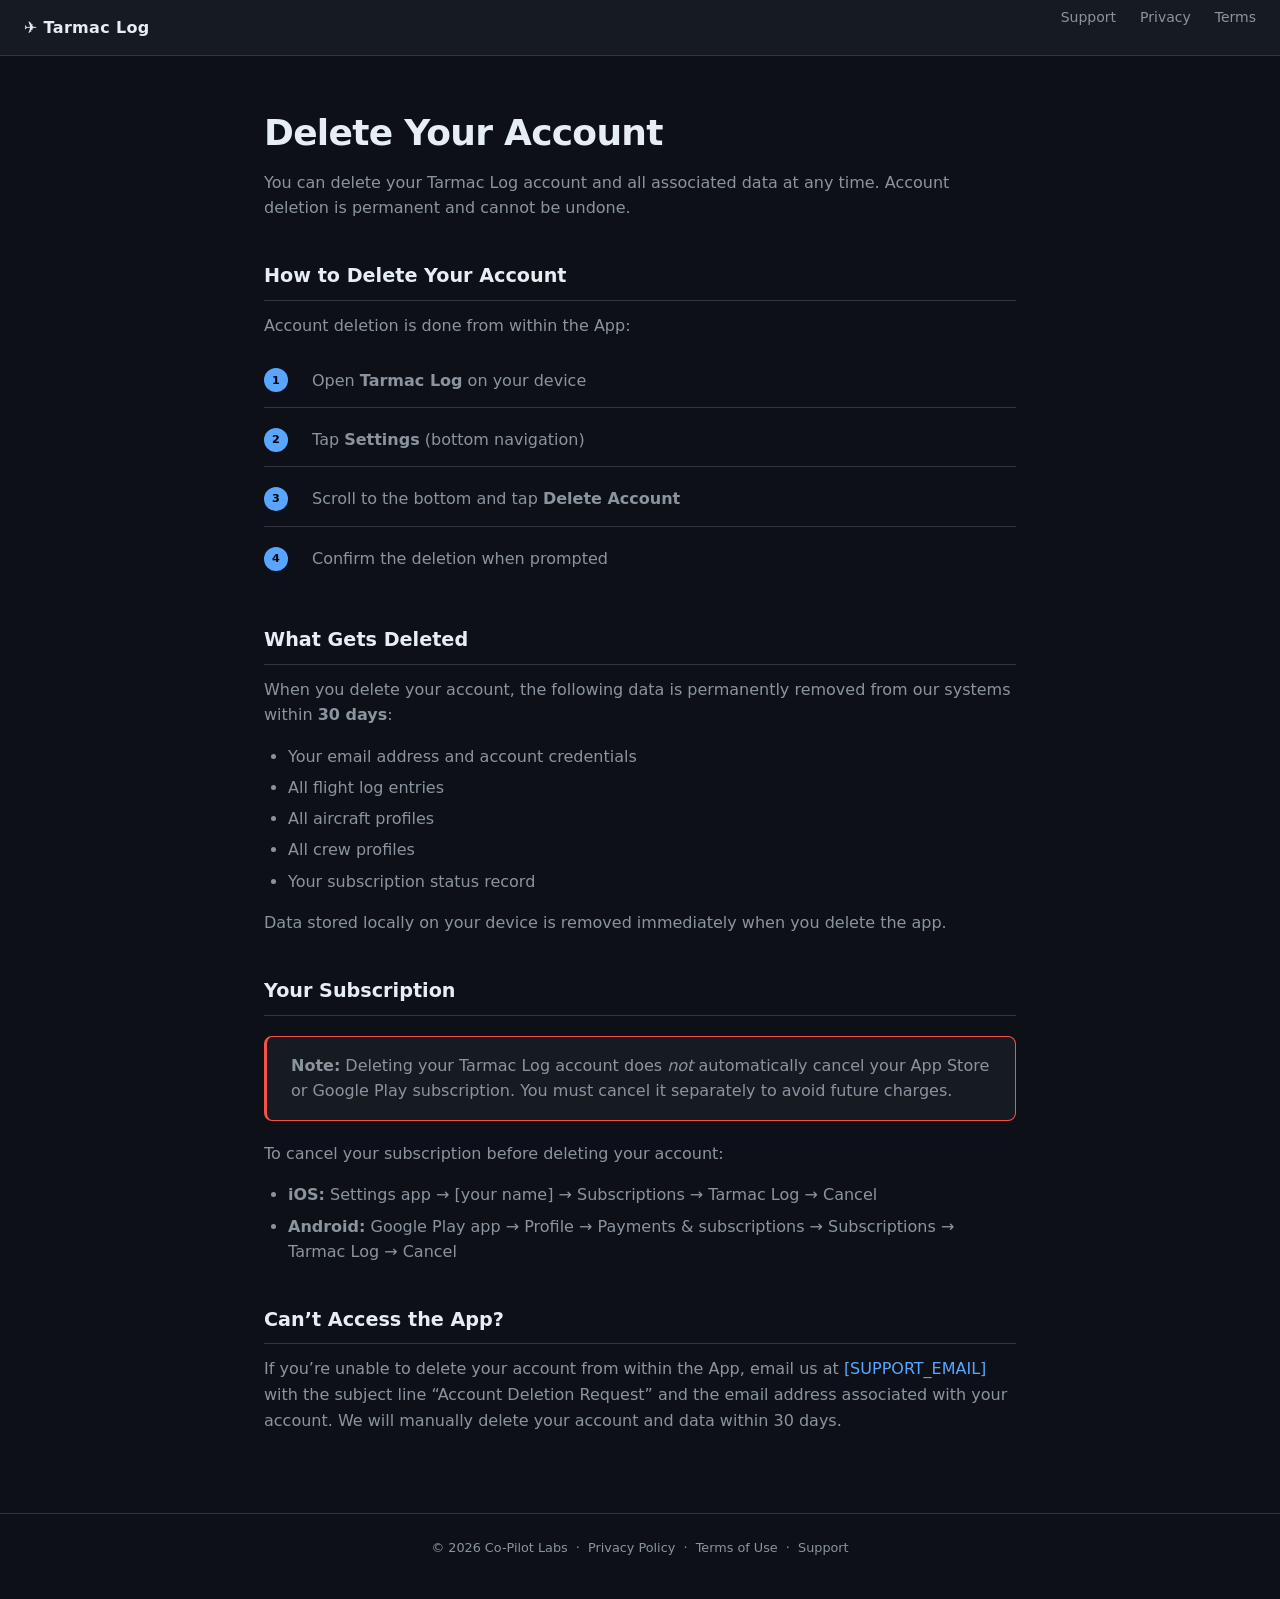
==== delete-account/index.html @ 5382176b "feat: add all Tarmac Log pages — landing, support, privacy policy, terms, account deletion" ====
<!DOCTYPE html>
<html lang="en">
<head>
  <meta charset="UTF-8">
  <meta name="viewport" content="width=device-width, initial-scale=1.0">
  <title>Delete Account — Tarmac Log</title>
  <link rel="stylesheet" href="../style.css">
</head>
<body>
  <nav>
    <a href="/" class="nav-brand">✈ Tarmac Log</a>
    <ul class="nav-links">
      <li><a href="/support">Support</a></li>
      <li><a href="/privacy-policy">Privacy</a></li>
      <li><a href="/terms">Terms</a></li>
    </ul>
  </nav>

  <div class="container">
    <h1>Delete Your Account</h1>
    <p>You can delete your Tarmac Log account and all associated data at any time. Account deletion is permanent and cannot be undone.</p>

    <h2>How to Delete Your Account</h2>
    <p>Account deletion is done from within the App:</p>
    <ol class="steps">
      <li>Open <strong>Tarmac Log</strong> on your device</li>
      <li>Tap <strong>Settings</strong> (bottom navigation)</li>
      <li>Scroll to the bottom and tap <strong>Delete Account</strong></li>
      <li>Confirm the deletion when prompted</li>
    </ol>

    <h2>What Gets Deleted</h2>
    <p>When you delete your account, the following data is permanently removed from our systems within <strong>30 days</strong>:</p>
    <ul>
      <li>Your email address and account credentials</li>
      <li>All flight log entries</li>
      <li>All aircraft profiles</li>
      <li>All crew profiles</li>
      <li>Your subscription status record</li>
    </ul>
    <p>Data stored locally on your device is removed immediately when you delete the app.</p>

    <h2>Your Subscription</h2>
    <div class="warning-box">
      <p><strong>Note:</strong> Deleting your Tarmac Log account does <em>not</em> automatically cancel your App Store or Google Play subscription. You must cancel it separately to avoid future charges.</p>
    </div>
    <p>To cancel your subscription before deleting your account:</p>
    <ul>
      <li><strong>iOS:</strong> Settings app → [your name] → Subscriptions → Tarmac Log → Cancel</li>
      <li><strong>Android:</strong> Google Play app → Profile → Payments &amp; subscriptions → Subscriptions → Tarmac Log → Cancel</li>
    </ul>

    <h2>Can’t Access the App?</h2>
    <p>If you’re unable to delete your account from within the App, email us at <a href="mailto:[SUPPORT_EMAIL]">[SUPPORT_EMAIL]</a> with the subject line “Account Deletion Request” and the email address associated with your account. We will manually delete your account and data within 30 days.</p>
  </div>

  <footer>
    <p>© 2026 Co-Pilot Labs &nbsp;·&nbsp;
      <a href="/privacy-policy">Privacy Policy</a> &nbsp;·&nbsp;
      <a href="/terms">Terms of Use</a> &nbsp;·&nbsp;
      <a href="/support">Support</a>
    </p>
  </footer>
</body>
</html>
---- style.css ----
:root {
  --bg: #0d1117;
  --surface: #161b22;
  --border: #30363d;
  --text: #e6edf3;
  --text-muted: #8b949e;
  --accent: #58a6ff;
  --accent-hover: #79c0ff;
}

* { box-sizing: border-box; margin: 0; padding: 0; }

body {
  background: var(--bg);
  color: var(--text);
  font-family: -apple-system, BlinkMacSystemFont, 'Segoe UI', system-ui, sans-serif;
  line-height: 1.6;
  min-height: 100vh;
}

a { color: var(--accent); text-decoration: none; }
a:hover { color: var(--accent-hover); text-decoration: underline; }

nav {
  background: var(--surface);
  border-bottom: 1px solid var(--border);
  padding: 0 1.5rem;
  display: flex;
  align-items: center;
  justify-content: space-between;
  height: 56px;
}

.nav-brand {
  font-weight: 600;
  font-size: 1rem;
  color: var(--text);
  text-decoration: none;
  display: flex;
  align-items: center;
  gap: 0.5rem;
  letter-spacing: 0.02em;
}

.nav-links {
  display: flex;
  gap: 1.5rem;
  list-style: none;
}

.nav-links a { color: var(--text-muted); font-size: 0.875rem; }
.nav-links a:hover { color: var(--text); text-decoration: none; }

.container {
  max-width: 800px;
  margin: 0 auto;
  padding: 3rem 1.5rem 4rem;
}

h1 { font-size: 2.25rem; font-weight: 700; margin-bottom: 0.5rem; letter-spacing: -0.02em; }

h2 {
  font-size: 1.2rem;
  font-weight: 600;
  margin: 2.5rem 0 0.75rem;
  color: var(--text);
  padding-bottom: 0.5rem;
  border-bottom: 1px solid var(--border);
}

h3 { font-size: 0.95rem; font-weight: 600; margin: 1.25rem 0 0.4rem; color: var(--text); }

p { color: var(--text-muted); margin-bottom: 1rem; }
ul, ol { color: var(--text-muted); padding-left: 1.5rem; margin-bottom: 1rem; }
li { margin-bottom: 0.35rem; }

.tagline { color: var(--text-muted); font-size: 1.15rem; margin-bottom: 2.5rem; max-width: 520px; }

.features {
  display: grid;
  grid-template-columns: repeat(auto-fit, minmax(200px, 1fr));
  gap: 1rem;
  margin: 2rem 0;
}

.feature {
  background: var(--surface);
  border: 1px solid var(--border);
  border-radius: 8px;
  padding: 1.25rem;
}

.feature-icon { font-size: 1.4rem; margin-bottom: 0.5rem; }
.feature h3 { margin: 0 0 0.4rem; font-size: 0.9rem; border: none; padding: 0; }
.feature p { font-size: 0.85rem; margin: 0; }

.badge-placeholder {
  display: inline-block;
  background: var(--surface);
  border: 1px solid var(--border);
  border-radius: 10px;
  padding: 0.75rem 1.5rem;
  color: var(--text-muted);
  font-size: 0.875rem;
  margin-top: 0.5rem;
}

.divider { border: none; border-top: 1px solid var(--border); margin: 2.5rem 0; }

.contact-box {
  background: var(--surface);
  border: 1px solid var(--border);
  border-left: 3px solid var(--accent);
  border-radius: 8px;
  padding: 1.25rem 1.5rem;
  margin: 1.25rem 0;
}
.contact-box p { margin: 0; }

.steps { counter-reset: steps; list-style: none; padding: 0; margin: 1rem 0; }
.steps li {
  counter-increment: steps;
  padding: 0.85rem 0 0.85rem 3rem;
  position: relative;
  border-bottom: 1px solid var(--border);
  color: var(--text-muted);
}
.steps li:last-child { border-bottom: none; }
.steps li::before {
  content: counter(steps);
  position: absolute;
  left: 0;
  top: 0.9rem;
  background: var(--accent);
  color: #000;
  font-weight: 700;
  font-size: 0.7rem;
  width: 1.5rem;
  height: 1.5rem;
  border-radius: 50%;
  display: flex;
  align-items: center;
  justify-content: center;
}

.warning-box {
  background: var(--surface);
  border: 1px solid #f85149;
  border-left: 3px solid #f85149;
  border-radius: 8px;
  padding: 1rem 1.5rem;
  margin: 1.25rem 0;
}
.warning-box p { margin: 0; color: var(--text-muted); }

footer {
  border-top: 1px solid var(--border);
  padding: 1.5rem;
  text-align: center;
  color: var(--text-muted);
  font-size: 0.8rem;
}
footer a { color: var(--text-muted); }
footer a:hover { color: var(--text); }

.effective-date {
  color: var(--text-muted);
  font-size: 0.875rem;
  margin-bottom: 2rem;
  padding-bottom: 1rem;
  border-bottom: 1px solid var(--border);
}

@media (max-width: 600px) {
  .nav-links { gap: 1rem; }
  h1 { font-size: 1.75rem; }
  .features { grid-template-columns: 1fr 1fr; }
  .container { padding: 2rem 1rem 3rem; }
}
@media (max-width: 400px) {
  .features { grid-template-columns: 1fr; }
}
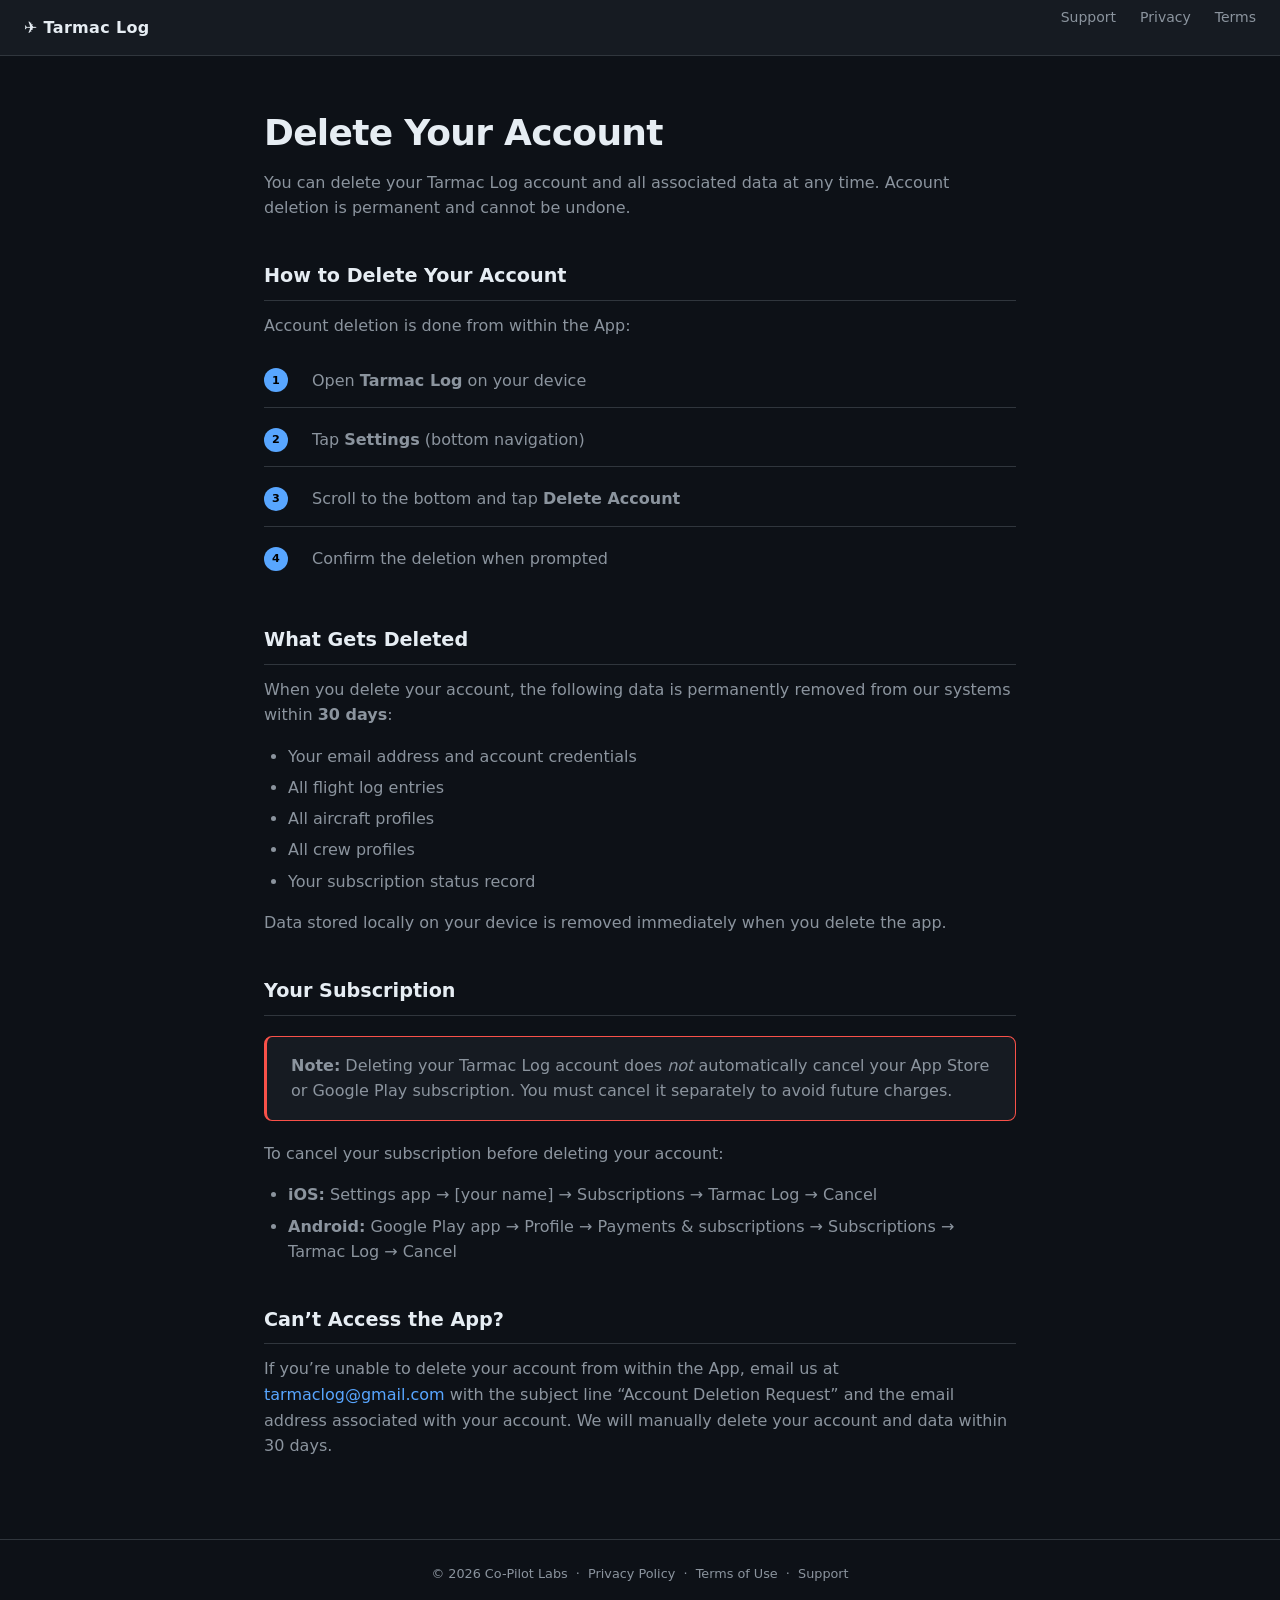
==== commit 007ac773: "fix: replace [SUPPORT_EMAIL] placeholder with tarmaclog@gmail.com" ====
--- a/delete-account/index.html
+++ b/delete-account/index.html
@@ -51,7 +51,7 @@
     </ul>
 
     <h2>Can’t Access the App?</h2>
-    <p>If you’re unable to delete your account from within the App, email us at <a href="mailto:[SUPPORT_EMAIL]">[SUPPORT_EMAIL]</a> with the subject line “Account Deletion Request” and the email address associated with your account. We will manually delete your account and data within 30 days.</p>
+    <p>If you’re unable to delete your account from within the App, email us at <a href="mailto:tarmaclog@gmail.com">tarmaclog@gmail.com</a> with the subject line “Account Deletion Request” and the email address associated with your account. We will manually delete your account and data within 30 days.</p>
   </div>
 
   <footer>
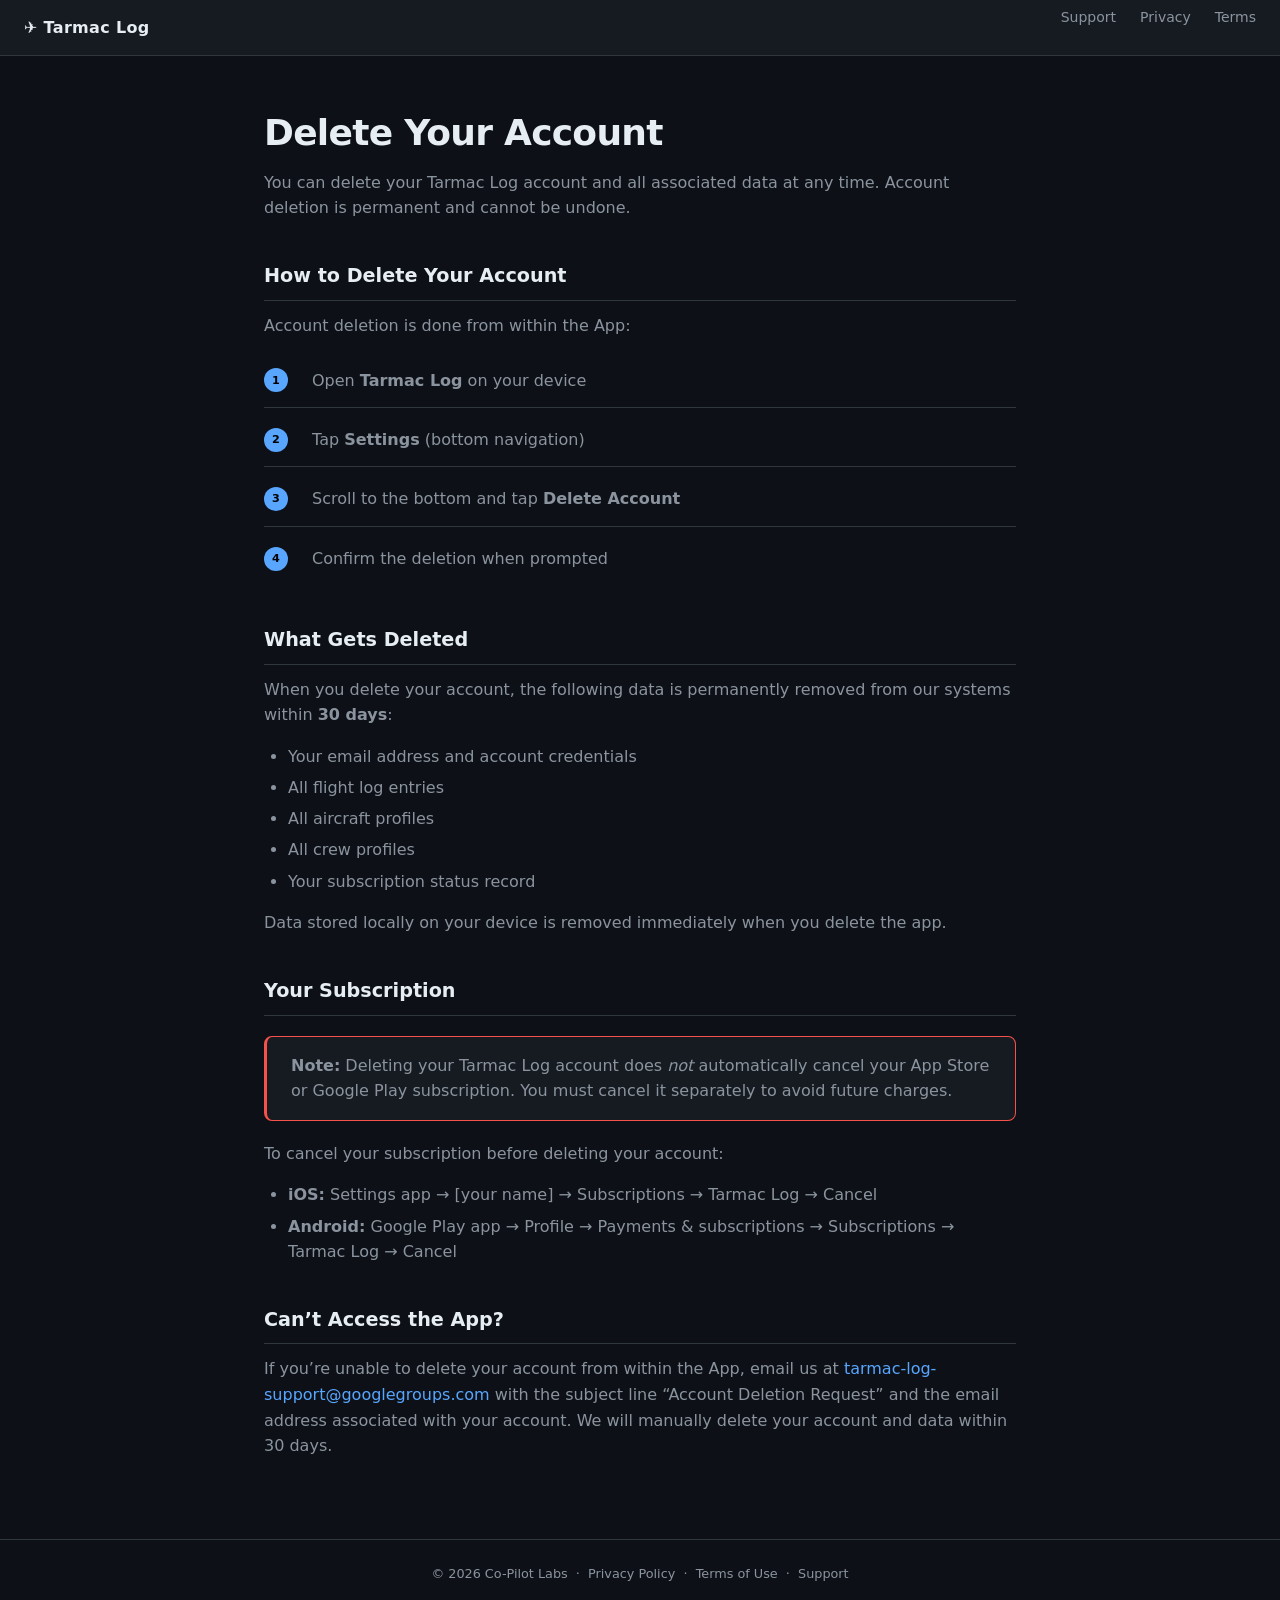
==== commit b75e8dff: "fix: update support email to tarmac-log-support@googlegroups.com" ====
--- a/delete-account/index.html
+++ b/delete-account/index.html
@@ -51,7 +51,7 @@
     </ul>
 
     <h2>Can’t Access the App?</h2>
-    <p>If you’re unable to delete your account from within the App, email us at <a href="mailto:tarmaclog@gmail.com">tarmaclog@gmail.com</a> with the subject line “Account Deletion Request” and the email address associated with your account. We will manually delete your account and data within 30 days.</p>
+    <p>If you’re unable to delete your account from within the App, email us at <a href="mailto:tarmac-log-support@googlegroups.com">tarmac-log-support@googlegroups.com</a> with the subject line “Account Deletion Request” and the email address associated with your account. We will manually delete your account and data within 30 days.</p>
   </div>
 
   <footer>
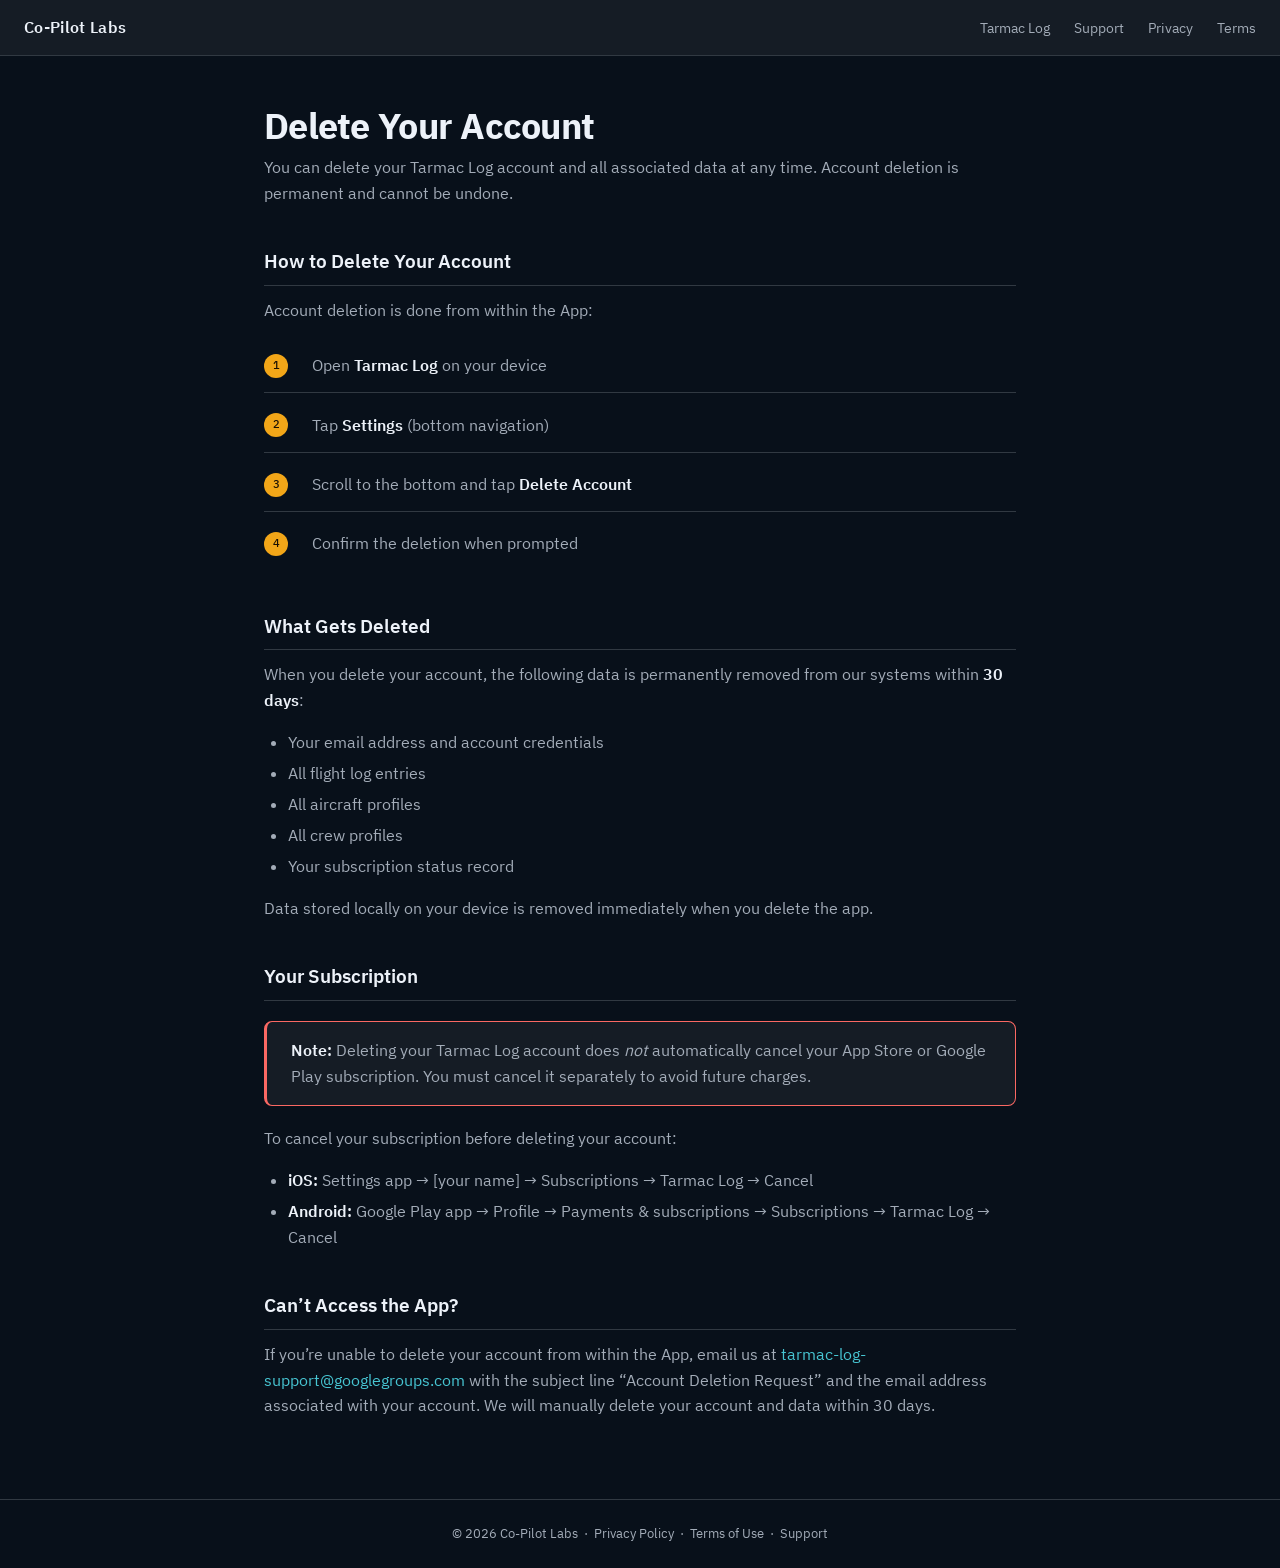
==== commit 0d09138f: "feat(tarmaclog): marketing site at /tarmaclog and studio home page Adds an SEO- and AI-friendly Tarm" ====
--- a/delete-account/index.html
+++ b/delete-account/index.html
@@ -4,17 +4,35 @@
   <meta charset="UTF-8">
   <meta name="viewport" content="width=device-width, initial-scale=1.0">
   <title>Delete Account — Tarmac Log</title>
+  <meta name="description" content="How to delete your Tarmac Log account. Step-by-step instructions to permanently remove your account and all flight data.">
+  <link rel="icon" href="/favicon.svg" type="image/svg+xml">
+  <link rel="canonical" href="https://copilotlabs.dev/delete-account/">
+  <link rel="apple-touch-icon" href="/assets/img/apple-touch-icon.png">
+  <meta name="theme-color" content="#08101A">
+  <meta property="og:type" content="website">
+  <meta property="og:site_name" content="Co-Pilot Labs">
+  <meta property="og:title" content="Delete Account — Tarmac Log">
+  <meta property="og:description" content="How to delete your Tarmac Log account. Step-by-step instructions to permanently remove your account and all flight data.">
+  <meta property="og:url" content="https://copilotlabs.dev/delete-account/">
+  <meta property="og:image" content="https://copilotlabs.dev/assets/img/og-image.png">
+  <meta name="twitter:card" content="summary_large_image">
+  <meta name="twitter:title" content="Delete Account — Tarmac Log">
+  <meta name="twitter:description" content="How to delete your Tarmac Log account. Step-by-step instructions to permanently remove your account and all flight data.">
+  <meta name="twitter:image" content="https://copilotlabs.dev/assets/img/og-image.png">
   <link rel="stylesheet" href="../style.css">
 </head>
 <body>
-  <nav>
-    <a href="/" class="nav-brand">✈ Tarmac Log</a>
-    <ul class="nav-links">
-      <li><a href="/support">Support</a></li>
-      <li><a href="/privacy-policy">Privacy</a></li>
-      <li><a href="/terms">Terms</a></li>
-    </ul>
-  </nav>
+  <header>
+    <nav aria-label="Main">
+      <a href="/" class="nav-brand">Co-Pilot Labs</a>
+      <ul class="nav-links">
+        <li><a href="/tarmaclog/">Tarmac Log</a></li>
+        <li><a href="/support/">Support</a></li>
+        <li><a href="/privacy-policy/">Privacy</a></li>
+        <li><a href="/terms/">Terms</a></li>
+      </ul>
+    </nav>
+  </header>
 
   <div class="container">
     <h1>Delete Your Account</h1>
@@ -56,9 +74,9 @@
 
   <footer>
     <p>© 2026 Co-Pilot Labs &nbsp;·&nbsp;
-      <a href="/privacy-policy">Privacy Policy</a> &nbsp;·&nbsp;
-      <a href="/terms">Terms of Use</a> &nbsp;·&nbsp;
-      <a href="/support">Support</a>
+      <a href="/privacy-policy/">Privacy Policy</a> &nbsp;·&nbsp;
+      <a href="/terms/">Terms of Use</a> &nbsp;·&nbsp;
+      <a href="/support/">Support</a>
     </p>
   </footer>
 </body>
--- a/style.css
+++ b/style.css
@@ -1,26 +1,92 @@
+/* Tarmac Log brand tokens (dark theme) — source: AppColors in the app.
+   Never hardcode colours below :root; always use these variables. */
 :root {
-  --bg: #0d1117;
-  --surface: #161b22;
-  --border: #30363d;
-  --text: #e6edf3;
-  --text-muted: #8b949e;
-  --accent: #58a6ff;
-  --accent-hover: #79c0ff;
+  --bg: #08101A;
+  --surface: #151C25;
+  --surface-2: #252C35;
+  --border: #313942;
+  --text: #EDF2F9;
+  --text-muted: #A3ACB8;
+  --text-faint: #676F7A;
+  --accent: #F2A618;
+  --accent-ink: #190F03;
+  --accent-hover: #F5B840;
+  --link: #47C5D2;
+  --danger: #FA6863;
+
+  --font-sans: 'IBM Plex Sans', -apple-system, BlinkMacSystemFont, 'Segoe UI', system-ui, sans-serif;
+  --font-mono: 'IBM Plex Mono', ui-monospace, SFMono-Regular, Menlo, monospace;
+  --radius: 12px;
+
+  color-scheme: dark;
+}
+
+/* ---------- Fonts (self-hosted, SIL OFL — see assets/fonts/OFL.txt) ---------- */
+@font-face {
+  font-family: 'IBM Plex Sans';
+  font-style: normal;
+  font-weight: 400;
+  font-display: swap;
+  src: url('/assets/fonts/IBMPlexSans-Regular.woff2') format('woff2');
+}
+@font-face {
+  font-family: 'IBM Plex Sans';
+  font-style: normal;
+  font-weight: 600;
+  font-display: swap;
+  src: url('/assets/fonts/IBMPlexSans-SemiBold.woff2') format('woff2');
+}
+@font-face {
+  font-family: 'IBM Plex Sans';
+  font-style: normal;
+  font-weight: 700;
+  font-display: swap;
+  src: url('/assets/fonts/IBMPlexSans-Bold.woff2') format('woff2');
+}
+@font-face {
+  font-family: 'IBM Plex Mono';
+  font-style: normal;
+  font-weight: 500;
+  font-display: swap;
+  src: url('/assets/fonts/IBMPlexMono-Medium.woff2') format('woff2');
 }
 
 * { box-sizing: border-box; margin: 0; padding: 0; }
+
+html { -webkit-text-size-adjust: 100%; }
 
 body {
   background: var(--bg);
   color: var(--text);
-  font-family: -apple-system, BlinkMacSystemFont, 'Segoe UI', system-ui, sans-serif;
+  font-family: var(--font-sans);
   line-height: 1.6;
   min-height: 100vh;
-}
-
-a { color: var(--accent); text-decoration: none; }
-a:hover { color: var(--accent-hover); text-decoration: underline; }
-
+  overflow-wrap: break-word;
+}
+
+img { max-width: 100%; height: auto; }
+
+a { color: var(--link); text-decoration: none; }
+a:hover { color: var(--text); text-decoration: underline; }
+a:focus-visible, summary:focus-visible {
+  outline: 2px solid var(--accent);
+  outline-offset: 3px;
+  border-radius: 4px;
+}
+
+.skip-link {
+  position: absolute;
+  left: -999px;
+  top: 0.5rem;
+  background: var(--accent);
+  color: var(--accent-ink);
+  padding: 0.5rem 1rem;
+  border-radius: 6px;
+  z-index: 10;
+}
+.skip-link:focus { left: 0.5rem; }
+
+/* ---------- Nav ---------- */
 nav {
   background: var(--surface);
   border-bottom: 1px solid var(--border);
@@ -28,7 +94,9 @@
   display: flex;
   align-items: center;
   justify-content: space-between;
-  height: 56px;
+  gap: 1rem;
+  min-height: 56px;
+  flex-wrap: wrap;
 }
 
 .nav-brand {
@@ -40,24 +108,32 @@
   align-items: center;
   gap: 0.5rem;
   letter-spacing: 0.02em;
-}
+  white-space: nowrap;
+}
+.nav-brand:hover { color: var(--text); text-decoration: none; }
+.nav-brand img { width: 28px; height: 28px; border-radius: 7px; }
 
 .nav-links {
   display: flex;
-  gap: 1.5rem;
+  flex-wrap: wrap;
+  gap: 0.25rem 1.5rem;
   list-style: none;
-}
-
+  padding: 0;
+  margin: 0;
+}
+.nav-links li { margin: 0; }
 .nav-links a { color: var(--text-muted); font-size: 0.875rem; }
 .nav-links a:hover { color: var(--text); text-decoration: none; }
-
+.nav-links a[aria-current="page"] { color: var(--accent); }
+
+/* ---------- Base content (legal / support pages) ---------- */
 .container {
   max-width: 800px;
   margin: 0 auto;
   padding: 3rem 1.5rem 4rem;
 }
 
-h1 { font-size: 2.25rem; font-weight: 700; margin-bottom: 0.5rem; letter-spacing: -0.02em; }
+h1 { font-size: 2.25rem; font-weight: 700; line-height: 1.2; margin-bottom: 0.5rem; letter-spacing: -0.02em; }
 
 h2 {
   font-size: 1.2rem;
@@ -73,6 +149,7 @@
 p { color: var(--text-muted); margin-bottom: 1rem; }
 ul, ol { color: var(--text-muted); padding-left: 1.5rem; margin-bottom: 1rem; }
 li { margin-bottom: 0.35rem; }
+strong { color: var(--text); font-weight: 600; }
 
 .tagline { color: var(--text-muted); font-size: 1.15rem; margin-bottom: 2.5rem; max-width: 520px; }
 
@@ -86,24 +163,13 @@
 .feature {
   background: var(--surface);
   border: 1px solid var(--border);
-  border-radius: 8px;
+  border-radius: var(--radius);
   padding: 1.25rem;
 }
 
 .feature-icon { font-size: 1.4rem; margin-bottom: 0.5rem; }
-.feature h3 { margin: 0 0 0.4rem; font-size: 0.9rem; border: none; padding: 0; }
-.feature p { font-size: 0.85rem; margin: 0; }
-
-.badge-placeholder {
-  display: inline-block;
-  background: var(--surface);
-  border: 1px solid var(--border);
-  border-radius: 10px;
-  padding: 0.75rem 1.5rem;
-  color: var(--text-muted);
-  font-size: 0.875rem;
-  margin-top: 0.5rem;
-}
+.feature h3 { margin: 0 0 0.4rem; font-size: 1rem; border: none; padding: 0; }
+.feature p { font-size: 0.9rem; margin: 0; }
 
 .divider { border: none; border-top: 1px solid var(--border); margin: 2.5rem 0; }
 
@@ -132,8 +198,9 @@
   left: 0;
   top: 0.9rem;
   background: var(--accent);
-  color: #000;
-  font-weight: 700;
+  color: var(--accent-ink);
+  font-family: var(--font-mono);
+  font-weight: 500;
   font-size: 0.7rem;
   width: 1.5rem;
   height: 1.5rem;
@@ -145,14 +212,23 @@
 
 .warning-box {
   background: var(--surface);
-  border: 1px solid #f85149;
-  border-left: 3px solid #f85149;
+  border: 1px solid var(--danger);
+  border-left: 3px solid var(--danger);
   border-radius: 8px;
   padding: 1rem 1.5rem;
   margin: 1.25rem 0;
 }
 .warning-box p { margin: 0; color: var(--text-muted); }
 
+.effective-date {
+  color: var(--text-muted);
+  font-size: 0.875rem;
+  margin-bottom: 2rem;
+  padding-bottom: 1rem;
+  border-bottom: 1px solid var(--border);
+}
+
+/* ---------- Footer ---------- */
 footer {
   border-top: 1px solid var(--border);
   padding: 1.5rem;
@@ -160,23 +236,254 @@
   color: var(--text-muted);
   font-size: 0.8rem;
 }
+footer p { margin-bottom: 0.5rem; }
+footer p:last-child { margin-bottom: 0; }
 footer a { color: var(--text-muted); }
 footer a:hover { color: var(--text); }
-
-.effective-date {
+.footer-legal { color: var(--text-muted); font-size: 0.75rem; }
+
+/* ---------- Marketing layout ---------- */
+.page { max-width: 1120px; margin: 0 auto; padding: 0 1.5rem; }
+
+.section { padding: 4rem 0; border-top: 1px solid var(--border); }
+.section h2 {
+  font-size: 1.75rem;
+  font-weight: 700;
+  letter-spacing: -0.01em;
+  line-height: 1.25;
+  margin: 0 0 0.75rem;
+  padding: 0;
+  border: none;
+}
+.section-lead { max-width: 640px; font-size: 1.05rem; margin-bottom: 2rem; }
+
+.eyebrow {
+  font-family: var(--font-mono);
+  font-weight: 500;
+  font-size: 0.8rem;
+  letter-spacing: 0.08em;
+  text-transform: uppercase;
+  color: var(--accent);
+  margin-bottom: 0.75rem;
+}
+
+.mono { font-family: var(--font-mono); font-weight: 500; color: var(--accent); }
+
+/* Hero */
+.hero {
+  display: grid;
+  grid-template-columns: 1fr;
+  gap: 2.5rem;
+  align-items: center;
+  padding: 3.5rem 0 4rem;
+}
+.hero h1 { font-size: 2.5rem; margin-bottom: 1rem; }
+.hero h1 .accent { color: var(--accent); }
+.hero-lead { font-size: 1.15rem; max-width: 560px; margin-bottom: 1.75rem; }
+.hero-note { font-size: 0.9rem; color: var(--text-muted); margin: 1rem 0 0; }
+.hero-shot { justify-self: center; width: 100%; max-width: 300px; }
+.hero-shot img {
+  display: block;
+  width: 100%;
+  border-radius: 20px;
+  border: 1px solid var(--border);
+}
+
+/* Store badges */
+.badges {
+  display: flex;
+  flex-wrap: wrap;
+  align-items: center;
+  gap: 0.75rem 1rem;
+}
+.badge-link { display: inline-flex; line-height: 0; border-radius: 8px; flex: none; }
+.badge-link:hover { text-decoration: none; opacity: 0.9; }
+.badge-apple { height: 48px; width: auto; }
+/* The Google Play PNG has transparent padding built in; sized taller so the
+   visible badge matches the Apple badge height. Negative margin trims the gap. */
+.badge-google { height: 70px; width: auto; max-width: none; margin: -11px -11px; }
+
+/* Feature cards */
+.card-grid {
+  display: grid;
+  grid-template-columns: repeat(auto-fit, minmax(240px, 1fr));
+  gap: 1rem;
+}
+.card {
+  background: var(--surface);
+  border: 1px solid var(--border);
+  border-radius: var(--radius);
+  padding: 1.5rem;
+}
+.card h3 { font-size: 1.05rem; margin: 0 0 0.5rem; }
+.card p { margin: 0; font-size: 0.95rem; }
+.card-mark {
+  display: block;
+  width: 2rem;
+  height: 3px;
+  background: var(--accent);
+  border-radius: 2px;
+  margin-bottom: 1rem;
+}
+
+/* Screenshot strip: scroll-snap row on mobile, grid on desktop */
+.shots {
+  display: flex;
+  gap: 1rem;
+  overflow-x: auto;
+  scroll-snap-type: x mandatory;
+  padding: 0 0 1rem;
+  margin: 0;
+  list-style: none;
+  -webkit-overflow-scrolling: touch;
+}
+.shots > li { flex: 0 0 72%; max-width: 260px; scroll-snap-align: start; margin: 0; }
+.shots figure { margin: 0; }
+.shots img {
+  display: block;
+  width: 100%;
+  border-radius: 16px;
+  border: 1px solid var(--border);
+  background: var(--surface);
+}
+.shots figcaption {
+  font-size: 0.875rem;
   color: var(--text-muted);
-  font-size: 0.875rem;
-  margin-bottom: 2rem;
-  padding-bottom: 1rem;
-  border-bottom: 1px solid var(--border);
+  margin-top: 0.6rem;
+  line-height: 1.45;
+}
+.shots figcaption strong { display: block; color: var(--text); }
+
+/* Plans */
+.plans {
+  display: grid;
+  grid-template-columns: repeat(auto-fit, minmax(260px, 1fr));
+  gap: 1rem;
+  max-width: 820px;
+}
+.plan {
+  background: var(--surface);
+  border: 1px solid var(--border);
+  border-radius: var(--radius);
+  padding: 1.75rem;
+}
+.plan-pro { border-color: var(--accent); background: var(--surface-2); }
+.plan h3 { font-size: 1.25rem; margin: 0 0 0.25rem; }
+.plan-pro h3 { color: var(--accent); }
+.plan-sub { font-size: 0.9rem; color: var(--text-muted); margin-bottom: 1rem; }
+.plan ul { list-style: none; padding: 0; margin: 0; }
+.plan li {
+  position: relative;
+  padding-left: 1.5rem;
+  margin-bottom: 0.6rem;
+  color: var(--text-muted);
+}
+.plan li::before {
+  content: "";
+  position: absolute;
+  left: 0;
+  top: 0.6em;
+  width: 0.6rem;
+  height: 0.6rem;
+  border-radius: 2px;
+  background: var(--link);
+}
+.plan-pro li::before { background: var(--accent); }
+.plans-note { margin-top: 1.25rem; font-size: 0.95rem; }
+
+/* FAQ */
+.faq { max-width: 760px; }
+.faq details {
+  background: var(--surface);
+  border: 1px solid var(--border);
+  border-radius: var(--radius);
+  margin-bottom: 0.75rem;
+}
+.faq summary {
+  cursor: pointer;
+  list-style: none;
+  padding: 1rem 3rem 1rem 1.25rem;
+  font-weight: 600;
+  color: var(--text);
+  position: relative;
+}
+.faq summary::-webkit-details-marker { display: none; }
+.faq summary::after {
+  content: "+";
+  position: absolute;
+  right: 1.25rem;
+  top: 50%;
+  transform: translateY(-50%);
+  font-family: var(--font-mono);
+  font-weight: 500;
+  font-size: 1.25rem;
+  color: var(--accent);
+}
+.faq details[open] summary::after { content: "\2013"; }
+.faq details p { padding: 0 1.25rem 1.1rem; margin: 0; }
+
+/* Closing CTA */
+.cta {
+  text-align: center;
+  background: var(--surface);
+  border: 1px solid var(--border);
+  border-radius: var(--radius);
+  padding: 3rem 1.5rem;
+  margin: 0 0 4rem;
+}
+.cta img.cta-icon { width: 72px; height: 72px; border-radius: 16px; margin: 0 auto 1.25rem; display: block; }
+.cta h2 { font-size: 1.75rem; margin: 0 0 0.5rem; padding: 0; border: none; }
+.cta p { max-width: 520px; margin: 0 auto 1.5rem; }
+.cta .badges { justify-content: center; }
+
+/* Studio (root) page */
+.studio { max-width: 800px; margin: 0 auto; padding: 4rem 1.5rem 5rem; }
+.studio h1 { font-size: 2.5rem; margin-bottom: 1rem; }
+.studio-lead { font-size: 1.15rem; max-width: 600px; margin-bottom: 2.5rem; }
+.app-card {
+  display: flex;
+  gap: 1.25rem;
+  align-items: center;
+  background: var(--surface);
+  border: 1px solid var(--border);
+  border-radius: var(--radius);
+  padding: 1.5rem;
+  color: var(--text);
+  max-width: 560px;
+}
+.app-card:hover { border-color: var(--accent); text-decoration: none; color: var(--text); }
+.app-card img { width: 72px; height: 72px; border-radius: 16px; flex: none; }
+.app-card h2 { font-size: 1.25rem; margin: 0 0 0.25rem; padding: 0; border: none; }
+.app-card p { margin: 0; font-size: 0.95rem; }
+.app-card .app-card-link { display: inline-block; margin-top: 0.5rem; color: var(--link); font-size: 0.9rem; }
+
+@media (min-width: 860px) {
+  .hero { grid-template-columns: 1.35fr 1fr; padding: 5rem 0; }
+  .hero h1 { font-size: 3rem; }
+  .card-grid { grid-template-columns: repeat(3, 1fr); }
+  .shots {
+    display: grid;
+    grid-template-columns: repeat(6, 1fr);
+    overflow: visible;
+    padding: 0;
+  }
+  .shots > li { max-width: none; }
 }
 
 @media (max-width: 600px) {
-  .nav-links { gap: 1rem; }
+  nav { padding: 0.6rem 1rem; }
+  .nav-links { gap: 0.25rem 1rem; }
   h1 { font-size: 1.75rem; }
+  .hero h1, .studio h1 { font-size: 2rem; }
   .features { grid-template-columns: 1fr 1fr; }
   .container { padding: 2rem 1rem 3rem; }
+  .page { padding: 0 1rem; }
+  .section { padding: 3rem 0; }
+  .section h2, .cta h2 { font-size: 1.5rem; }
+  .studio { padding: 2.5rem 1rem 3.5rem; }
+  .hero-shot { max-width: 240px; }
+  .app-card { flex-direction: column; align-items: flex-start; }
 }
 @media (max-width: 400px) {
   .features { grid-template-columns: 1fr; }
-}+}
